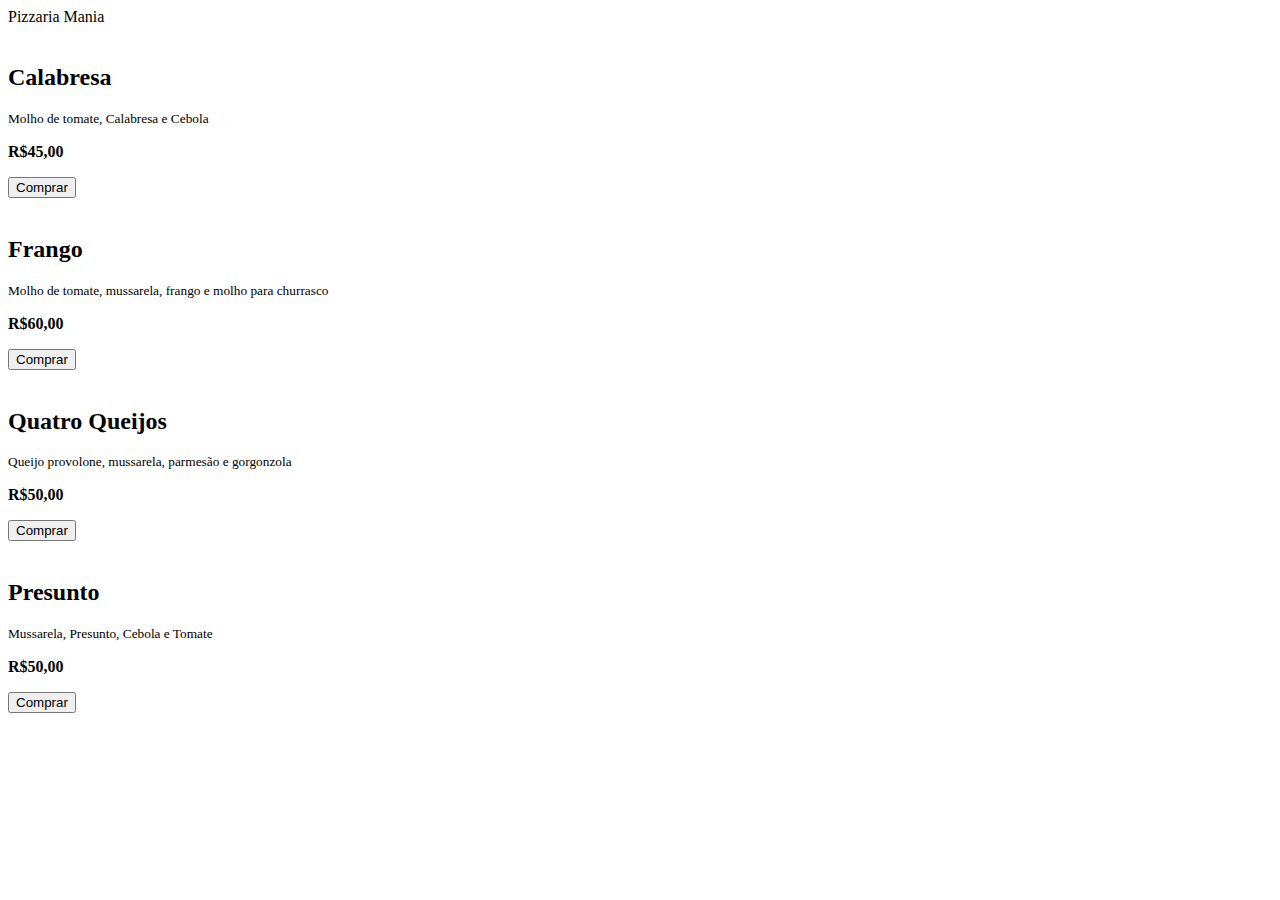
==== target/classes/static/index.html @ 72e4cb5b "teste" ====
<!DOCTYPE html>
<html lang="pt-br">
<head>
    <meta charset="UTF-8">
    <meta name="viewport" content="width=device-width, initial-scale=1.0">
    <title>Pizza Mania</title>
    <link rel="stylesheet" href="styles.css">
</head>
<body>
<div class="cabecalho">
    <header>Pizzaria Mania</header>
</div>
<div class="cartoes-container">
    <!-- Primeira linha de cartões -->
    <div class="linha1">
        <div class="cartao">
            <div class="cartao-left">
                <img src="img\calabresa.jpg" alt="">
            </div>
            <div class="cartao-right">
                <h2>Calabresa</h2>
                <small><p>Molho de tomate, Calabresa e Cebola</p></small>
                <div class="preco">
                    <p><b>R$45,00</b></p>
                </div>
                <button onclick="setPreco(45.00)">Comprar</button>
            </div>
        </div>
        <div class="cartao">
            <div class="cartao-left">
                <img src="img\frango.png" alt="">
            </div>
            <div class="cartao-right">
                <h2>Frango</h2>
                <small><p>Molho de tomate, mussarela, frango e molho para churrasco</p></small>
                <div class="preco">
                    <p><b>R$60,00</b></p>
                </div>
                <button onclick="setPreco(60.00)">Comprar</button>
            </div>
        </div>
    </div>
    <!-- Segunda linha de cartões -->
    <div class="linha2">
        <div class="cartao">
            <div class="cartao-left">
                <img src="img\quatro_queijos.png" alt="">
            </div>
            <div class="cartao-right">
                <h2>Quatro Queijos</h2>
                <small><p>Queijo provolone, mussarela, parmesão e gorgonzola</p></small>
                <div class="preco">
                    <p><b>R$50,00</b></p>
                </div>
                <button onclick="setPreco(50.00)">Comprar</button>
            </div>
        </div>
        <div class="cartao">
            <div class="cartao-left">
                <img src="img\presunto.png" alt="">
            </div>
            <div class="cartao-right">
                <h2>Presunto</h2>
                <small><p>Mussarela, Presunto, Cebola e Tomate</p></small>
                <div class="preco">
                    <p><b>R$50,00</b></p>
                </div>
                <button onclick="setPreco(50.00)">Comprar</button>
            </div>
        </div>
    </div>
</div>

<script>
    function setPreco(valor) {
        localStorage.setItem('preco', valor);  // Salva o valor no localStorage
        window.location.href = 'formvenda.html';  // Redireciona para o formulário
    }
</script>
</body>
</html>
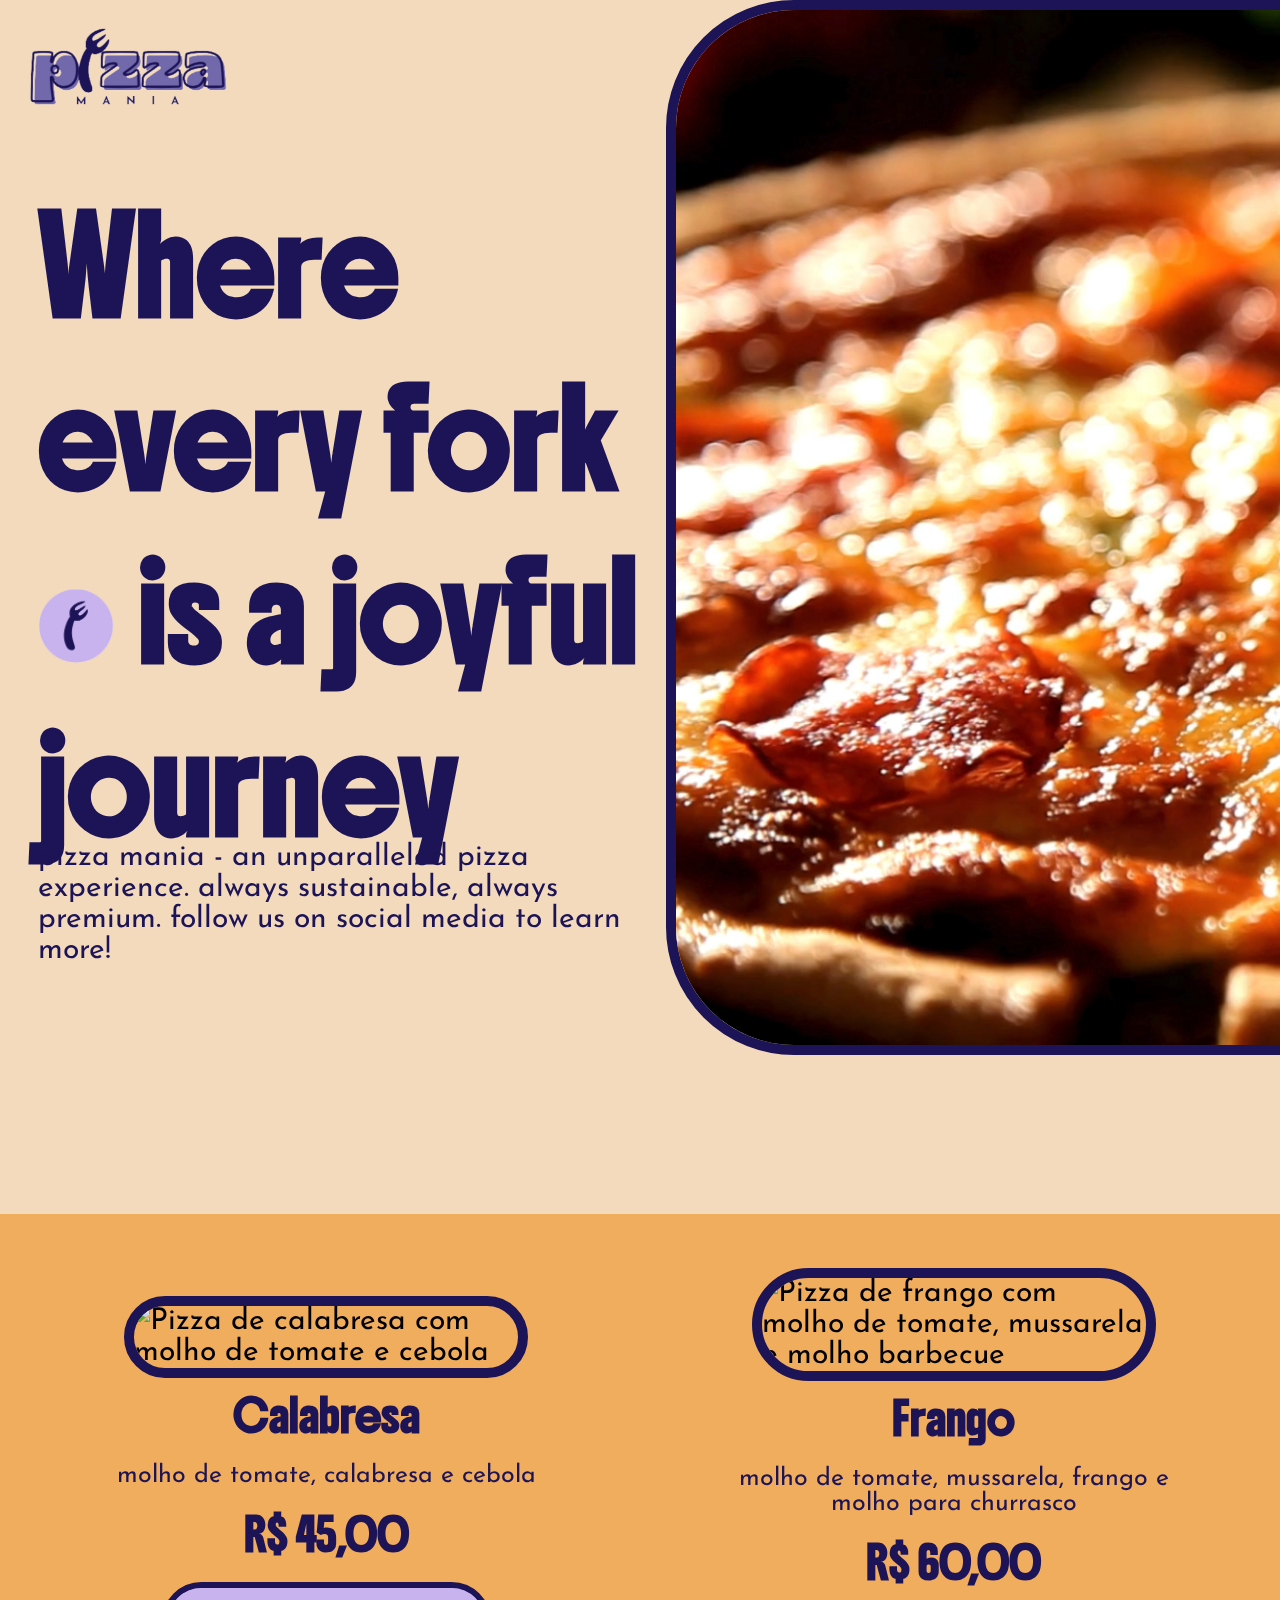
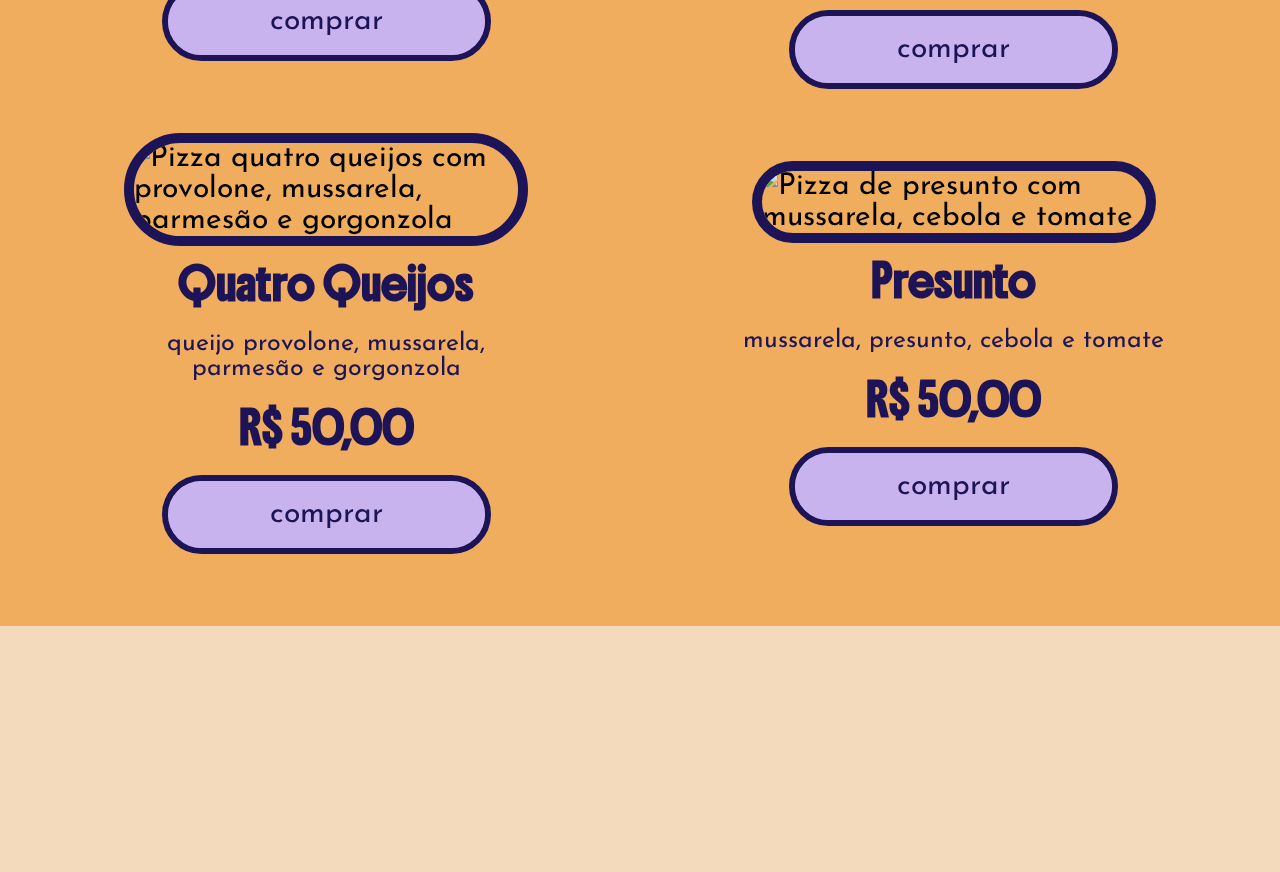
==== commit 0ca2b645: "Merge pull request #1 from sophi-hub/sophia-alteracoes-front" ====
--- a/target/classes/static/index.html
+++ b/target/classes/static/index.html
@@ -3,74 +3,103 @@
 <head>
     <meta charset="UTF-8">
     <meta name="viewport" content="width=device-width, initial-scale=1.0">
-    <title>Pizza Mania</title>
-    <link rel="stylesheet" href="styles.css">
+    <meta name="description" content="Pizza Mania - As melhores pizzas, sempre sustentáveis e premium. Peça já a sua!">
+    <meta name="keywords" content="Pizza, Delivery, Pizzaria, Comida Italiana, Calabresa, Quatro Queijos">
+    <meta name="author" content="Pizza Mania">
+    <title>Pizza Mania | Pizzas Artesanais e Sustentáveis</title>
+
+    <link rel="stylesheet" href="./styles/locomotive-scroll.css">
+    <link rel="preconnect" href="https://fonts.googleapis.com">
+    <link rel="preconnect" href="https://fonts.gstatic.com" crossorigin>
+    <link href="https://fonts.googleapis.com/css2?family=Boldonse&family=Josefin+Sans:ital,wght@0,100..700;1,100..700&display=swap" rel="stylesheet">
+    <link rel="icon" href="./img/icone-logo-garfo.png" type="image/png">
+    <link rel="stylesheet" href="./styles/styles.css">
 </head>
 <body>
-<div class="cabecalho">
-    <header>Pizzaria Mania</header>
-</div>
-<div class="cartoes-container">
-    <!-- Primeira linha de cartões -->
-    <div class="linha1">
-        <div class="cartao">
-            <div class="cartao-left">
-                <img src="img\calabresa.jpg" alt="">
-            </div>
-            <div class="cartao-right">
+<header class="cabecalho">
+    <nav class="navbar">
+        <a href="./index.html">
+            <img src="./img/pizza-mania-logo.png" alt="Logotipo da Pizza Mania">
+        </a>
+    </nav>
+</header>
+<main data-scroll-container>
+    <section class="s-hero" data-scroll-section>
+        <h2 class="s-heroInfos">
+            Where every fork 
+            <i>
+                <img src="./img/icone-logo-garfo.png" alt="Logo na versão ícone, em que apresenta apenas um garfo." aria-hidden="true">
+            </i> 
+            is a joyful journey
+        </h2>
+        <p class="s-heroInfos">
+            Pizza Mania - an unparalleled pizza experience. Always sustainable, always premium. 
+            Follow us on social media to learn more!
+        </p>
+        
+        <figure>
+            <video class="s-heroVideo" src="./img/video-piece-pizza.mp4" autoplay loop muted>
+                Seu navegador não suporta vídeos.
+            </video>
+        </figure>
+    </section>
+
+    <section class="s-cards" data-scroll-section>
+        <section class="cartao" data-scroll data-scroll-speed="3">
+            <figure class="cartao-left">
+                <img src="./img/calabresa.jpg" alt="Pizza de calabresa com molho de tomate e cebola">
+            </figure>
+            <article class="cartao-right">
                 <h2>Calabresa</h2>
                 <small><p>Molho de tomate, Calabresa e Cebola</p></small>
-                <div class="preco">
-                    <p><b>R$45,00</b></p>
-                </div>
-                <button onclick="setPreco(45.00)">Comprar</button>
-            </div>
-        </div>
-        <div class="cartao">
-            <div class="cartao-left">
-                <img src="img\frango.png" alt="">
-            </div>
-            <div class="cartao-right">
+                <p><b>R$ 45,00</b></p>
+                <button onclick="setPreco(45.00)" aria-label="Comprar pizza de calabresa por R$ 45,00" role="button">Comprar</button>
+            </article>
+        </section>
+
+        <section class="cartao" data-scroll data-scroll-speed="2">
+            <figure class="cartao-left">
+                <img src="./img/frango.png" alt="Pizza de frango com molho de tomate, mussarela e molho barbecue">
+            </figure>
+            <article class="cartao-right">
                 <h2>Frango</h2>
                 <small><p>Molho de tomate, mussarela, frango e molho para churrasco</p></small>
-                <div class="preco">
-                    <p><b>R$60,00</b></p>
-                </div>
-                <button onclick="setPreco(60.00)">Comprar</button>
-            </div>
-        </div>
-    </div>
-    <!-- Segunda linha de cartões -->
-    <div class="linha2">
-        <div class="cartao">
-            <div class="cartao-left">
-                <img src="img\quatro_queijos.png" alt="">
-            </div>
-            <div class="cartao-right">
+                <p><b>R$ 60,00</b></p>
+                <button onclick="setPreco(60.00)" aria-label="Comprar pizza de frango por R$ 60,00" role="button">Comprar</button>
+            </article>
+        </section>
+    
+        <section class="cartao" data-scroll data-scroll-speed="2">
+            <figure class="cartao-left">
+                <img src="./img/quatro_queijos.png" alt="Pizza quatro queijos com provolone, mussarela, parmesão e gorgonzola">
+            </figure>
+            <article class="cartao-right">
                 <h2>Quatro Queijos</h2>
                 <small><p>Queijo provolone, mussarela, parmesão e gorgonzola</p></small>
-                <div class="preco">
-                    <p><b>R$50,00</b></p>
-                </div>
-                <button onclick="setPreco(50.00)">Comprar</button>
-            </div>
-        </div>
-        <div class="cartao">
-            <div class="cartao-left">
-                <img src="img\presunto.png" alt="">
-            </div>
-            <div class="cartao-right">
+                <p><b>R$ 50,00</b></p>
+                <button onclick="setPreco(50.00)" aria-label="Comprar pizza quatro queijos por R$ 50,00" role="button">Comprar</button>
+            </article>
+        </section>
+
+        <section class="cartao" data-scroll data-scroll-speed="1">
+            <figure class="cartao-left">
+                <img src="./img/presunto.png" alt="Pizza de presunto com mussarela, cebola e tomate">
+            </figure>
+            <article class="cartao-right">
                 <h2>Presunto</h2>
                 <small><p>Mussarela, Presunto, Cebola e Tomate</p></small>
-                <div class="preco">
-                    <p><b>R$50,00</b></p>
-                </div>
-                <button onclick="setPreco(50.00)">Comprar</button>
-            </div>
-        </div>
-    </div>
-</div>
+                <p><b>R$ 50,00</b></p>
+                <button onclick="setPreco(50.00)" aria-label="Comprar pizza de presunto por R$ 50,00" role="button">Comprar</button>
+            </article>
+        </section>
+    </section>
+</main>
 
+<script src="./scripts/locomotive-scroll.min.js"></script>
+<script src="./scripts/animations-locomotive.js"></script>
+<script src="https://cdn.jsdelivr.net/npm/gsap@3.12.7/dist/gsap.min.js"></script>
+<script src="https://cdn.jsdelivr.net/npm/gsap@3.12.7/dist/ScrollTrigger.min.js"></script>
+<script src="./scripts/animations-gsap.js"></script>
 <script>
     function setPreco(valor) {
         localStorage.setItem('preco', valor);  // Salva o valor no localStorage
--- a/target/classes/static/styles/locomotive-scroll.css
+++ b/target/classes/static/styles/locomotive-scroll.css
@@ -0,0 +1,66 @@
+/*! locomotive-scroll v4.1.3 | MIT License | https://github.com/locomotivemtl/locomotive-scroll */
+html.has-scroll-smooth {
+  overflow: hidden; }
+
+html.has-scroll-dragging {
+  -webkit-user-select: none;
+  -moz-user-select: none;
+  -ms-user-select: none;
+  user-select: none; }
+
+.has-scroll-smooth body {
+  overflow: hidden; }
+
+.has-scroll-smooth [data-scroll-container] {
+  min-height: 100vh; }
+
+[data-scroll-direction="horizontal"] [data-scroll-container] {
+  height: 100vh;
+  display: inline-block;
+  white-space: nowrap; }
+
+[data-scroll-direction="horizontal"] [data-scroll-section] {
+  display: inline-block;
+  vertical-align: top;
+  white-space: nowrap;
+  height: 100%; }
+
+.c-scrollbar {
+  position: absolute;
+  right: 0;
+  top: 0;
+  width: 11px;
+  height: 100%;
+  transform-origin: center right;
+  transition: transform 0.3s, opacity 0.3s;
+  opacity: 0; }
+  .c-scrollbar:hover {
+    transform: scaleX(1.45); }
+  .c-scrollbar:hover, .has-scroll-scrolling .c-scrollbar, .has-scroll-dragging .c-scrollbar {
+    opacity: 1; }
+  [data-scroll-direction="horizontal"] .c-scrollbar {
+    width: 100%;
+    height: 10px;
+    top: auto;
+    bottom: 0;
+    transform: scaleY(1); }
+    [data-scroll-direction="horizontal"] .c-scrollbar:hover {
+      transform: scaleY(1.3); }
+
+.c-scrollbar_thumb {
+  position: absolute;
+  top: 0;
+  right: 0;
+  background-color: black;
+  opacity: 0.5;
+  width: 7px;
+  border-radius: 10px;
+  margin: 2px;
+  cursor: -webkit-grab;
+  cursor: grab; }
+  .has-scroll-dragging .c-scrollbar_thumb {
+    cursor: -webkit-grabbing;
+    cursor: grabbing; }
+  [data-scroll-direction="horizontal"] .c-scrollbar_thumb {
+    right: auto;
+    bottom: 0; }
--- a/target/classes/static/styles/styles.css
+++ b/target/classes/static/styles/styles.css
@@ -0,0 +1,254 @@
+* {
+  margin: 0;
+  padding: 0;
+  list-style: none;
+}
+
+html {
+  font-size: 62.5%;
+}
+
+body {
+  background-color: #f3dabd;
+  font: 400 3rem "Josefin Sans", sans-serif;
+  overflow-x: hidden;
+}
+
+.navbar img {
+  position: absolute;
+  position: fixed;
+  top: 2.6vh;
+  left: 2vw;
+  width: 16vw;
+  height: auto;
+  z-index: 1;
+}
+
+.s-hero {
+  width: 100vw;
+  min-height: 100vh;
+  box-sizing: border-box;
+  padding: 0 3vw;
+  display: grid;
+  align-items: start;
+  gap: 1vh 1vw;
+  grid-template-columns: 50% 50%;
+  grid-template-rows: 60% 40%;
+}
+.s-hero h2 {
+  margin-top: 20vh;
+  grid-column: 1;
+  grid-row: 1;
+  color: #1c1456;
+  font: 700 9rem "Boldonse", system-ui;
+}
+.s-hero h2 i img {
+  width: 6vw;
+  padding: 1vh 0 0 0;
+}
+.s-hero p {
+  margin-top: 8vh;
+  grid-column: 1;
+  grid-row: 2;
+  color: #1c1456;
+  text-transform: lowercase;
+}
+.s-hero figure video {
+  height: 115vh;
+  border: 10px solid #1c1456;
+  border-radius: 10vw;
+  margin-left: 1vw;
+  grid-column: 2;
+  grid-row: 1/span 2;
+}
+
+.s-cards {
+  display: flex;
+  align-items: center;
+  justify-content: space-around;
+  gap: 2vw;
+  flex-wrap: wrap;
+  max-width: 100%;
+  margin: -6vh 0 3vh 0;
+  box-sizing: border-box;
+  padding: 6vh 2vw;
+  background-color: #f1ad5e;
+}
+.s-cards .cartao {
+  display: flex;
+  flex-direction: column;
+  align-items: center;
+  width: 35%;
+  min-width: 250px;
+}
+.s-cards .cartao img {
+  margin-bottom: 1vh;
+  width: 100%;
+  max-width: 30vw;
+  border-radius: 6vw;
+  border: 10px solid #1c1456;
+}
+.s-cards .cartao article {
+  color: #1c1456;
+  text-align: center;
+}
+.s-cards .cartao article h2, .s-cards .cartao article p b {
+  font: 700 3rem "Boldonse", system-ui;
+}
+.s-cards .cartao article small p {
+  text-transform: lowercase;
+  margin: 2vh 0;
+}
+.s-cards button {
+  cursor: pointer;
+  display: inline-block;
+  padding: 2vh 8vw;
+  border-radius: 6vw;
+  border: 6px solid #1c1456;
+  text-transform: lowercase;
+  color: #1c1456;
+  font: 400 3rem "Josefin Sans", sans-serif;
+  background-color: #c8b3ee;
+  position: relative;
+  overflow: hidden;
+  z-index: 1;
+  transition: all 0.3s ease-in-out;
+  margin: 2vh;
+}
+.s-cards button:after {
+  content: "";
+  position: absolute;
+  bottom: 0;
+  left: 0;
+  width: 100%;
+  height: 100%;
+  background-color: #c8b3ee;
+  border-radius: 6vw;
+  z-index: -2;
+}
+.s-cards button:before {
+  content: "";
+  position: absolute;
+  bottom: 0;
+  left: 0;
+  width: 0%;
+  height: 100%;
+  background-color: rgb(154.7580645161, 116.4838709677, 224.0161290323);
+  transition: all 0.3s;
+  border-radius: 6vw;
+  z-index: -1;
+}
+.s-cards button:hover {
+  color: #fff;
+}
+.s-cards button:hover:before {
+  width: 100%;
+}
+
+.form-pedido {
+  color: #1c1456;
+  background-image: url("./../img/background-image-pizzas.png");
+  background-size: cover;
+  background-position: center;
+  background-repeat: no-repeat;
+  min-height: 100vh;
+}
+.form-pedido h2 {
+  padding-top: 16vh;
+  text-align: center;
+  font: 700 6rem "Boldonse", system-ui;
+}
+.form-pedido .forms-entrega fieldset {
+  border: none;
+  display: flex;
+  flex-direction: column;
+  align-items: center;
+}
+.form-pedido .forms-entrega fieldset legend {
+  text-align: center;
+  text-transform: lowercase;
+  margin-bottom: 6vh;
+}
+.form-pedido .forms-entrega fieldset .input-container {
+  position: relative;
+  margin: 6vh 3vw;
+}
+.form-pedido .forms-entrega fieldset label {
+  position: absolute;
+  top: 50%;
+  left: 10px;
+  transform: translateY(-50%);
+  font-size: 2.5rem;
+  font-weight: 700;
+  color: #412807;
+  text-transform: lowercase;
+  transition: all 0.3s ease-in-out;
+  pointer-events: none;
+}
+.form-pedido .forms-entrega fieldset input {
+  width: 50vw;
+  margin: 2vh 0;
+  border: none;
+  padding: 10px 0;
+  border-bottom: solid 4px #c8b3ee;
+  background: transparent;
+  font-size: 2.5rem;
+  color: #1c1456;
+  transition: all 0.3s cubic-bezier(0.64, 0.09, 0.08, 1);
+  outline: none;
+}
+.form-pedido .forms-entrega fieldset input:focus, .form-pedido .forms-entrega fieldset input:valid {
+  border-bottom-color: #1c1456;
+}
+.form-pedido .forms-entrega fieldset input:focus + label, .form-pedido .forms-entrega fieldset input:valid + label {
+  top: 0;
+  font-size: 3rem;
+  color: #1c1456;
+}
+.form-pedido .forms-entrega fieldset button {
+  cursor: pointer;
+  display: inline-block;
+  padding: 2vh 8vw;
+  border-radius: 6vw;
+  border: 6px solid #1c1456;
+  text-transform: lowercase;
+  color: #1c1456;
+  font: 400 3rem "Josefin Sans", sans-serif;
+  background-color: #c8b3ee;
+  position: relative;
+  overflow: hidden;
+  z-index: 1;
+  transition: all 0.3s ease-in-out;
+  margin: 5vh;
+}
+.form-pedido .forms-entrega fieldset button:after {
+  content: "";
+  position: absolute;
+  bottom: 0;
+  left: 0;
+  width: 100%;
+  height: 100%;
+  background-color: #c8b3ee;
+  border-radius: 6vw;
+  z-index: -2;
+}
+.form-pedido .forms-entrega fieldset button:before {
+  content: "";
+  position: absolute;
+  bottom: 0;
+  left: 0;
+  width: 0%;
+  height: 100%;
+  background-color: rgb(154.7580645161, 116.4838709677, 224.0161290323);
+  transition: all 0.3s;
+  border-radius: 6vw;
+  z-index: -1;
+}
+.form-pedido .forms-entrega fieldset button:hover {
+  color: #fff;
+}
+.form-pedido .forms-entrega fieldset button:hover:before {
+  width: 100%;
+}
+
+/*# sourceMappingURL=styles.css.map */
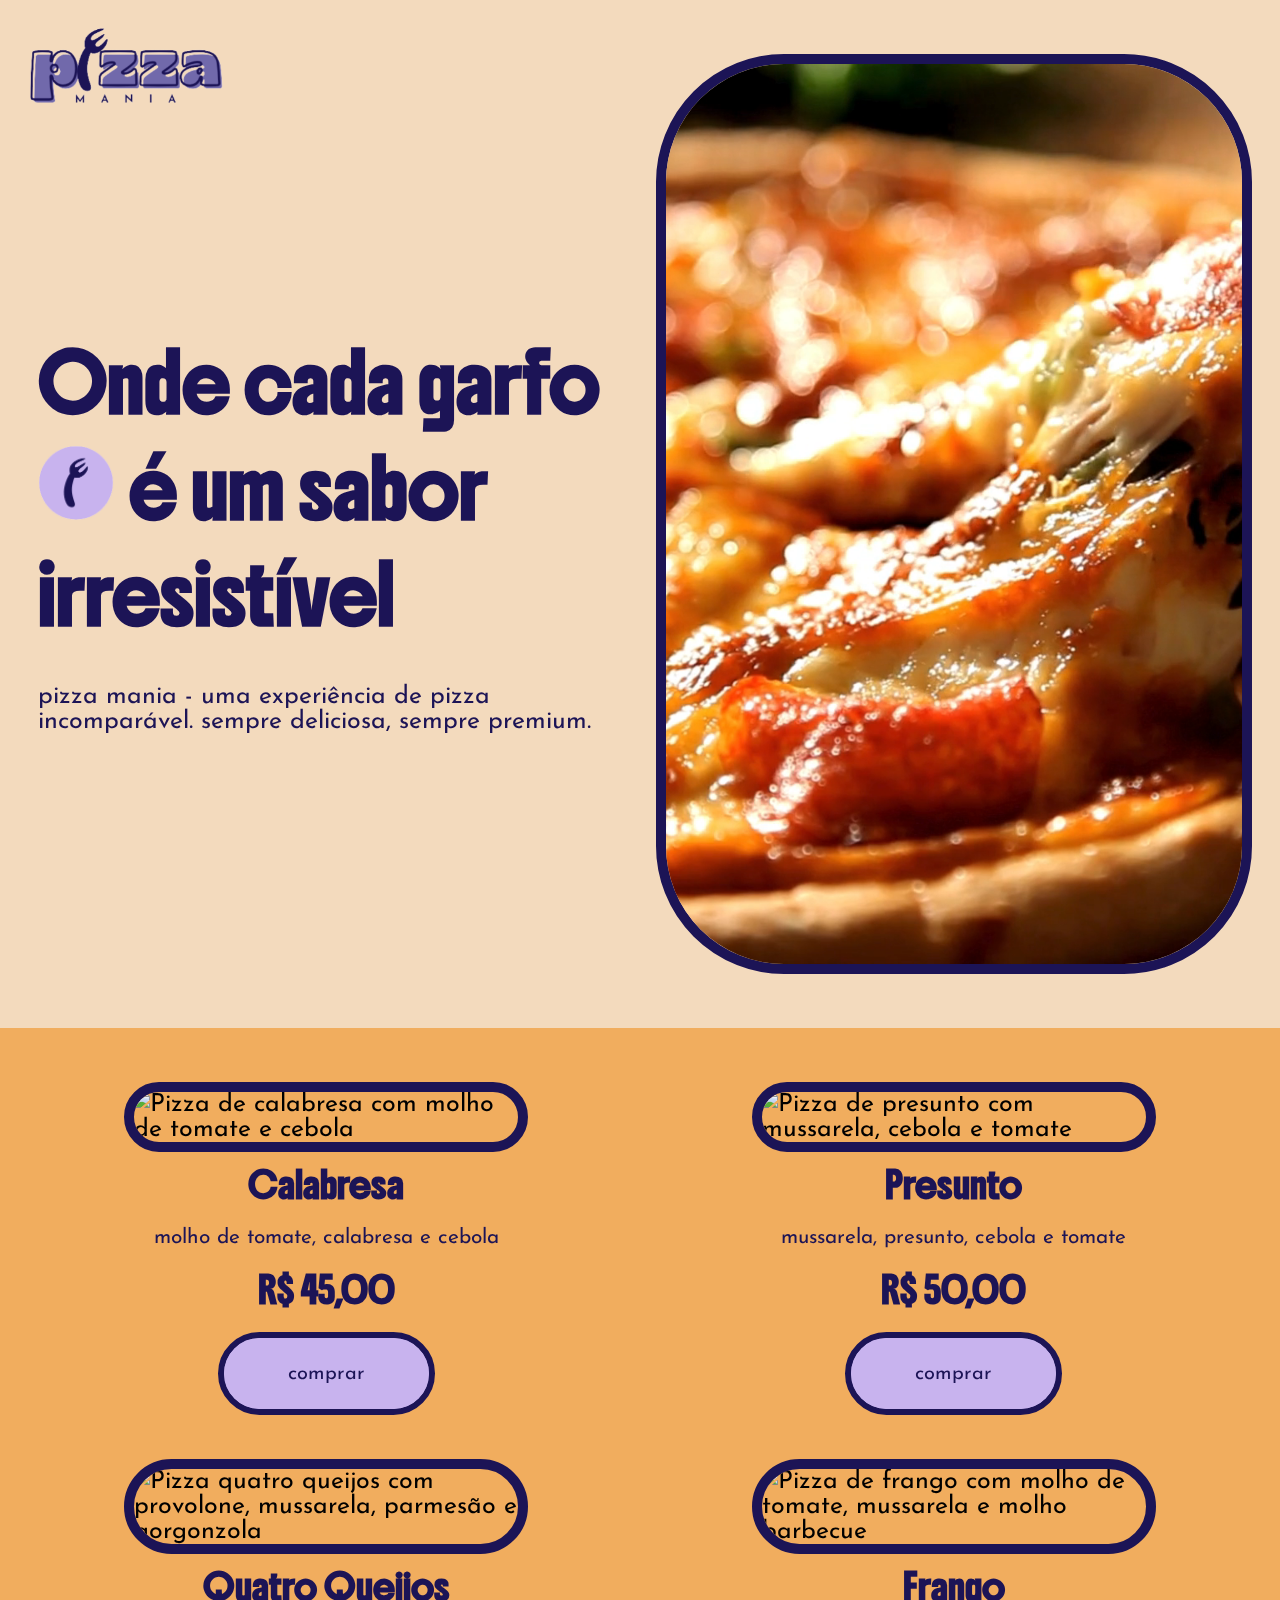
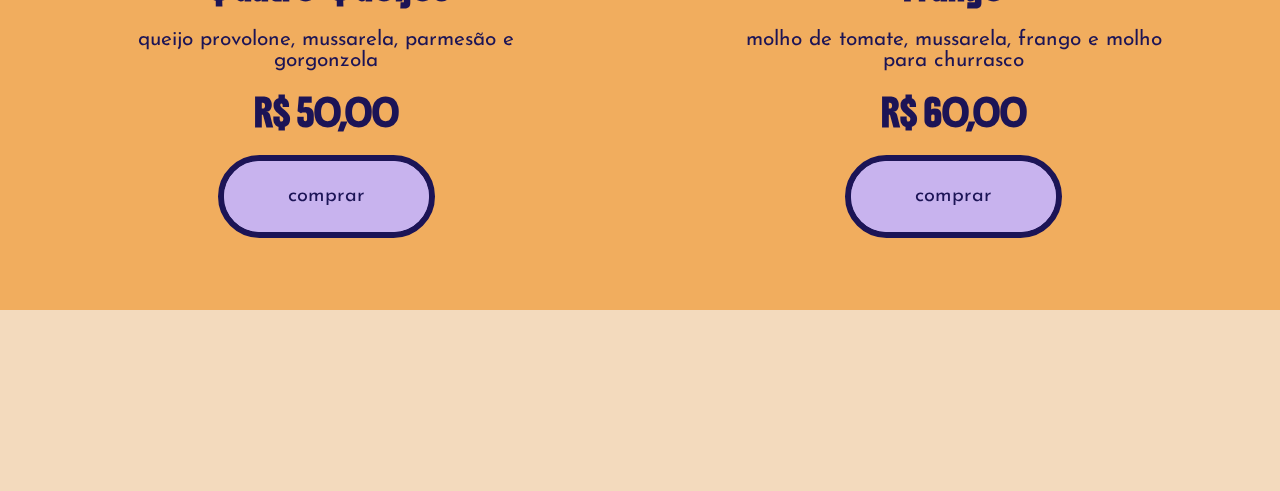
==== commit 3acb3d5a: "Alterando os blocos das pizzas" ====
--- a/target/classes/static/index.html
+++ b/target/classes/static/index.html
@@ -25,18 +25,19 @@
 </header>
 <main data-scroll-container>
     <section class="s-hero" data-scroll-section>
-        <h2 class="s-heroInfos">
-            Where every fork 
-            <i>
-                <img src="./img/icone-logo-garfo.png" alt="Logo na versão ícone, em que apresenta apenas um garfo." aria-hidden="true">
-            </i> 
-            is a joyful journey
-        </h2>
-        <p class="s-heroInfos">
-            Pizza Mania - an unparalleled pizza experience. Always sustainable, always premium. 
-            Follow us on social media to learn more!
-        </p>
-        
+        <article class="s-hero__text">
+            <h2 class="s-heroInfos">
+                Onde cada garfo 
+                <i>
+                    <img src="./img/icone-logo-garfo.png" alt="Logo na versão ícone, em que apresenta apenas um garfo." aria-hidden="true">
+                </i> é um sabor irresistível
+            </h2>
+            <p class="s-heroInfos">
+                Pizza Mania - uma experiência de pizza incomparável. Sempre deliciosa, sempre premium.
+                
+            </p>
+        </article>
+
         <figure>
             <video class="s-heroVideo" src="./img/video-piece-pizza.mp4" autoplay loop muted>
                 Seu navegador não suporta vídeos.
@@ -57,15 +58,15 @@
             </article>
         </section>
 
-        <section class="cartao" data-scroll data-scroll-speed="2">
+        <section class="cartao" data-scroll data-scroll-speed="1">
             <figure class="cartao-left">
-                <img src="./img/frango.png" alt="Pizza de frango com molho de tomate, mussarela e molho barbecue">
+                <img src="./img/presunto.png" alt="Pizza de presunto com mussarela, cebola e tomate">
             </figure>
             <article class="cartao-right">
-                <h2>Frango</h2>
-                <small><p>Molho de tomate, mussarela, frango e molho para churrasco</p></small>
-                <p><b>R$ 60,00</b></p>
-                <button onclick="setPreco(60.00)" aria-label="Comprar pizza de frango por R$ 60,00" role="button">Comprar</button>
+                <h2>Presunto</h2>
+                <small><p>Mussarela, Presunto, Cebola e Tomate</p></small>
+                <p><b>R$ 50,00</b></p>
+                <button onclick="setPreco(50.00)" aria-label="Comprar pizza de presunto por R$ 50,00" role="button">Comprar</button>
             </article>
         </section>
     
@@ -81,17 +82,18 @@
             </article>
         </section>
 
-        <section class="cartao" data-scroll data-scroll-speed="1">
+        <section class="cartao" data-scroll data-scroll-speed="2">
             <figure class="cartao-left">
-                <img src="./img/presunto.png" alt="Pizza de presunto com mussarela, cebola e tomate">
+                <img src="./img/frango.png" alt="Pizza de frango com molho de tomate, mussarela e molho barbecue">
             </figure>
             <article class="cartao-right">
-                <h2>Presunto</h2>
-                <small><p>Mussarela, Presunto, Cebola e Tomate</p></small>
-                <p><b>R$ 50,00</b></p>
-                <button onclick="setPreco(50.00)" aria-label="Comprar pizza de presunto por R$ 50,00" role="button">Comprar</button>
+                <h2>Frango</h2>
+                <small><p>Molho de tomate, mussarela, frango e molho para churrasco</p></small>
+                <p><b>R$ 60,00</b></p>
+                <button onclick="setPreco(60.00)" aria-label="Comprar pizza de frango por R$ 60,00" role="button">Comprar</button>
             </article>
         </section>
+
     </section>
 </main>
 
--- a/target/classes/static/styles/styles.css
+++ b/target/classes/static/styles/styles.css
@@ -10,7 +10,7 @@
 
 body {
   background-color: #f3dabd;
-  font: 400 3rem "Josefin Sans", sans-serif;
+  font: 400 2.5rem "Josefin Sans", sans-serif;
   overflow-x: hidden;
 }
 
@@ -19,7 +19,7 @@
   position: fixed;
   top: 2.6vh;
   left: 2vw;
-  width: 16vw;
+  width: clamp(160px, 16vw, 200px);
   height: auto;
   z-index: 1;
 }
@@ -28,38 +28,51 @@
   width: 100vw;
   min-height: 100vh;
   box-sizing: border-box;
-  padding: 0 3vw;
+  padding: 0 3vw 12vh 3vw;
   display: grid;
-  align-items: start;
-  gap: 1vh 1vw;
-  grid-template-columns: 50% 50%;
-  grid-template-rows: 60% 40%;
+  grid-template-columns: 1fr 1fr;
+  grid-template-rows: auto;
+  align-items: center;
+  gap: 4vw;
+}
+.s-hero .s-hero__text {
+  display: flex;
+  flex-direction: column;
+  align-items: center;
+  row-gap: 4vh;
 }
 .s-hero h2 {
-  margin-top: 20vh;
-  grid-column: 1;
-  grid-row: 1;
-  color: #1c1456;
-  font: 700 9rem "Boldonse", system-ui;
+  margin-top: 10vh;
+  font-size: clamp(3rem, 5vw, 5.5rem);
+  font-weight: 700;
+  font-family: "Boldonse", system-ui;
+  color: #1c1456;
 }
 .s-hero h2 i img {
-  width: 6vw;
-  padding: 1vh 0 0 0;
+  width: clamp(30px, 6vw, 10vw);
 }
 .s-hero p {
-  margin-top: 8vh;
-  grid-column: 1;
-  grid-row: 2;
-  color: #1c1456;
-  text-transform: lowercase;
+  max-width: 40ch;
+  color: #1c1456;
+  text-transform: lowercase;
+}
+.s-hero figure {
+  display: flex;
+  justify-content: center;
+  width: 100%;
 }
 .s-hero figure video {
-  height: 115vh;
+  margin-top: 6vh;
+  width: 100%;
+  height: 100vh;
+  object-fit: cover;
   border: 10px solid #1c1456;
   border-radius: 10vw;
-  margin-left: 1vw;
-  grid-column: 2;
-  grid-row: 1/span 2;
+}
+@supports (grid-template-rows: subgrid) {
+  .s-hero {
+    grid-template-columns: repeat(auto-fit, minmax(300px, 1fr));
+  }
 }
 
 .s-cards {
@@ -84,7 +97,7 @@
 .s-cards .cartao img {
   margin-bottom: 1vh;
   width: 100%;
-  max-width: 30vw;
+  max-width: clamp(200px, 30vw, 450px);
   border-radius: 6vw;
   border: 10px solid #1c1456;
 }
@@ -93,7 +106,7 @@
   text-align: center;
 }
 .s-cards .cartao article h2, .s-cards .cartao article p b {
-  font: 700 3rem "Boldonse", system-ui;
+  font: 700 2.5rem "Boldonse", system-ui;
 }
 .s-cards .cartao article small p {
   text-transform: lowercase;
@@ -102,12 +115,12 @@
 .s-cards button {
   cursor: pointer;
   display: inline-block;
-  padding: 2vh 8vw;
+  padding: clamp(1.5vh, 2vw, 3vh) 5vw;
   border-radius: 6vw;
   border: 6px solid #1c1456;
   text-transform: lowercase;
   color: #1c1456;
-  font: 400 3rem "Josefin Sans", sans-serif;
+  font: 400 2rem "Josefin Sans", sans-serif;
   background-color: #c8b3ee;
   position: relative;
   overflow: hidden;
@@ -156,7 +169,7 @@
 .form-pedido h2 {
   padding-top: 16vh;
   text-align: center;
-  font: 700 6rem "Boldonse", system-ui;
+  font: 700 4rem "Boldonse", system-ui;
 }
 .form-pedido .forms-entrega fieldset {
   border: none;
@@ -178,7 +191,7 @@
   top: 50%;
   left: 10px;
   transform: translateY(-50%);
-  font-size: 2.5rem;
+  font-size: 2rem;
   font-weight: 700;
   color: #412807;
   text-transform: lowercase;
@@ -186,13 +199,14 @@
   pointer-events: none;
 }
 .form-pedido .forms-entrega fieldset input {
-  width: 50vw;
+  width: clamp(50vw, 100%, 80vw);
+  min-width: 50vw;
   margin: 2vh 0;
   border: none;
   padding: 10px 0;
   border-bottom: solid 4px #c8b3ee;
   background: transparent;
-  font-size: 2.5rem;
+  font-size: 2rem;
   color: #1c1456;
   transition: all 0.3s cubic-bezier(0.64, 0.09, 0.08, 1);
   outline: none;
@@ -202,24 +216,24 @@
 }
 .form-pedido .forms-entrega fieldset input:focus + label, .form-pedido .forms-entrega fieldset input:valid + label {
   top: 0;
-  font-size: 3rem;
+  font-size: 2.5rem;
   color: #1c1456;
 }
 .form-pedido .forms-entrega fieldset button {
   cursor: pointer;
   display: inline-block;
-  padding: 2vh 8vw;
+  padding: clamp(1.5vh, 2vw, 3vh) 5vw;
   border-radius: 6vw;
   border: 6px solid #1c1456;
   text-transform: lowercase;
   color: #1c1456;
-  font: 400 3rem "Josefin Sans", sans-serif;
+  font: 400 2rem "Josefin Sans", sans-serif;
   background-color: #c8b3ee;
   position: relative;
   overflow: hidden;
   z-index: 1;
   transition: all 0.3s ease-in-out;
-  margin: 5vh;
+  margin: 5vh 0 13vh 0;
 }
 .form-pedido .forms-entrega fieldset button:after {
   content: "";
